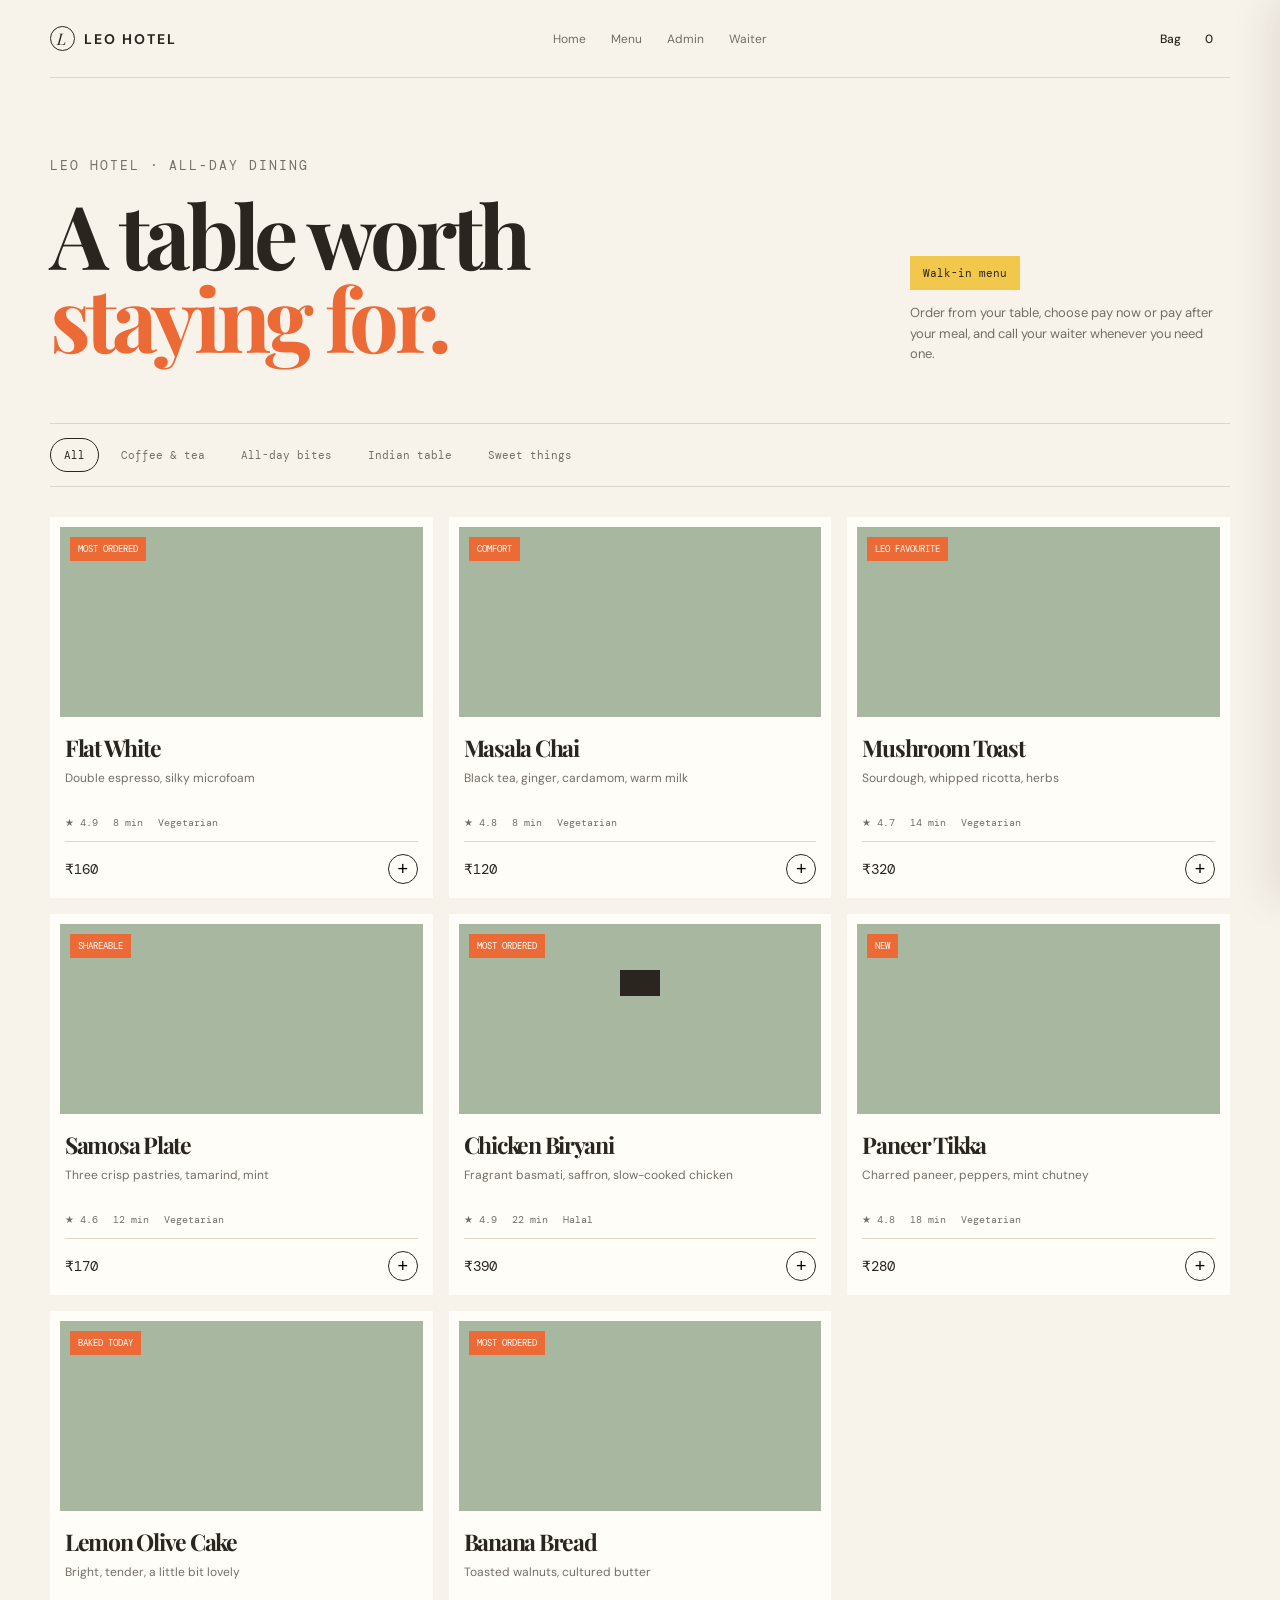
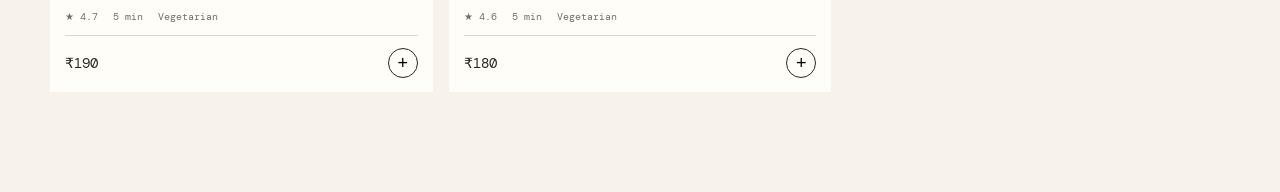
==== menu.html @ 0567bc04 "Add hotel menu QR ordering and operations pages" ====
<!doctype html><html lang="en"><head><meta charset="utf-8"><meta name="viewport" content="width=device-width,initial-scale=1"><title>Menu · LEO Hotel</title><link rel="stylesheet" href="hotel.css"></head><body>
<header class="hotel-wrap hotel-nav"><a class="hotel-brand" href="index.html"><span class="hotel-mark">L</span> LEO HOTEL</a><nav class="hotel-links"><a href="index.html">Home</a><a href="menu.html">Menu</a><a href="admin.html">Admin</a><a href="waiter.html">Waiter</a></nav><button class="button light" id="openCart">Bag <span id="bagCount">0</span></button></header>
<main class="hotel-wrap"><section class="page-hero"><div><p class="eyebrow">LEO Hotel · all-day dining</p><h1>A table worth<br><em>staying for.</em></h1></div><div><span class="table-badge" id="tableBadge">Walk-in menu</span><p>Order from your table, choose pay now or pay after your meal, and call your waiter whenever you need one.</p></div></section><div class="menu-toolbar" id="menuFilters"></div><section class="menu-grid-detailed" id="menuGrid"></section></main>
<aside class="drawer" id="cartDrawer"><div class="drawer-head"><h2>Your bag <span id="bagCountDrawer">(0)</span></h2><button class="drawer-close" id="closeCart">×</button></div><div id="cartLines"></div><form class="checkout-box" id="checkoutForm"><div class="drawer-total"><span>Subtotal</span><strong id="cartTotal">₹0</strong></div><label>Name<input required id="guestName" placeholder="Your name"></label><label>Phone<input required id="guestPhone" type="tel" pattern="[0-9 +()-]{10,}" placeholder="10-digit number"></label><label>Notes<textarea id="guestNotes" rows="2" placeholder="Less spicy, extra napkins..."></textarea></label><div class="payment-choice"><label><input type="radio" name="payment" value="pay_later" checked> Pay after meal</label><label><input type="radio" name="payment" value="online_demo"> Pay now (demo)</label></div><button class="button orange" type="submit">Place order <span>→</span></button><button class="button light" type="button" id="callWaiter">Call waiter <span>✦</span></button><small id="checkoutNote">No payment is taken in this local demo.</small></form></aside><div class="overlay" id="overlay"></div><div class="toast" id="toast"></div>
<script src="supabase-config.js"></script><script src="menu-data.js"></script><script src="hotel.js"></script></body></html>
---- hotel.css ----
@import url('https://fonts.googleapis.com/css2?family=DM+Mono:wght@400;500&family=DM+Sans:wght@400;500;600;700&family=Playfair+Display:wght@600;700;800&display=swap');
:root{--ink:#2b251f;--cream:#f8f3ea;--paper:#fffdf8;--orange:#ec6a36;--yellow:#f1c84b;--sage:#a8b7a0;--muted:#746e66;--line:#ded5c9;--serif:'Playfair Display',Georgia,serif;--sans:'DM Sans',sans-serif;--mono:'DM Mono',monospace}*{box-sizing:border-box}body{margin:0;background:var(--cream);color:var(--ink);font-family:var(--sans)}a{color:inherit}.hotel-wrap{width:min(1180px,calc(100% - 72px));margin:auto}.hotel-nav{height:78px;border-bottom:1px solid var(--line);display:flex;align-items:center;justify-content:space-between;gap:30px}.hotel-brand{text-decoration:none;font-weight:700;letter-spacing:.14em;font-size:14px;display:flex;gap:9px;align-items:center}.hotel-mark{width:25px;height:25px;border:1px solid var(--ink);border-radius:50%;display:grid;place-items:center;font:italic 16px var(--serif)}.hotel-links{display:flex;gap:25px;font-size:12px;color:var(--muted)}.hotel-links a{text-decoration:none}.hotel-links a:hover{color:var(--orange)}.eyebrow{font:10px var(--mono);letter-spacing:.15em;text-transform:uppercase;color:var(--muted)}h1,h2,h3{font-family:var(--serif);letter-spacing:-.055em}h1{font-size:clamp(50px,7vw,88px);line-height:.94;margin:16px 0 20px}h2{font-size:clamp(38px,5vw,64px);line-height:.95;margin:0 0 25px}h1 em,h2 em{font-style:normal;color:var(--orange)}.button{border:0;background:var(--ink);color:var(--cream);padding:14px 17px;text-decoration:none;cursor:pointer;font:500 12px var(--sans);display:inline-flex;align-items:center;gap:24px}.button.orange{background:var(--orange)}.button.light{background:var(--cream);color:var(--ink)}.button:hover{transform:translateY(-2px);box-shadow:0 10px 22px #2b251f1c}.hotel-hero{padding:70px 0 90px;display:grid;grid-template-columns:1.05fr .95fr;gap:70px;align-items:center}.hero-copy p:not(.eyebrow){color:var(--muted);max-width:430px;line-height:1.7}.hero-visual{height:430px;position:relative}.hero-visual:before{content:'';position:absolute;inset:0 13% 0 7%;background:var(--yellow);border-radius:46% 54% 48% 52%;transform:rotate(-8deg)}.hero-visual img{position:absolute;width:74%;height:370px;right:8%;top:20px;object-fit:cover;border:9px solid var(--paper);box-shadow:0 18px 45px #2b251f20;transform:rotate(3deg)}.hero-visual .stamp{position:absolute;bottom:28px;left:0;background:var(--orange);color:#fff;border-radius:50%;padding:19px 15px;text-align:center;font:10px var(--mono);transform:rotate(-10deg)}.section-bar{display:flex;justify-content:space-between;align-items:end;border-bottom:1px solid var(--line);padding-bottom:20px;margin-bottom:28px}.section-bar p{color:var(--muted);max-width:270px;font-size:13px;line-height:1.5;margin:0}.feature-grid{display:grid;grid-template-columns:repeat(3,1fr);gap:15px;padding-bottom:90px}.feature-card{background:var(--paper);padding:26px;min-height:200px}.feature-card span{font:11px var(--mono);color:var(--orange)}.feature-card h3{font-size:25px;margin:35px 0 10px}.feature-card p{color:var(--muted);font-size:13px;line-height:1.5}.page-hero{padding:65px 0 45px;display:flex;justify-content:space-between;gap:30px;align-items:end}.page-hero p{max-width:320px;color:var(--muted);line-height:1.6;font-size:13px}.table-badge{font:11px var(--mono);background:var(--yellow);padding:10px 13px;display:inline-block}.menu-toolbar{display:flex;gap:8px;flex-wrap:wrap;border-top:1px solid var(--line);border-bottom:1px solid var(--line);padding:14px 0;margin-bottom:30px}.menu-filter{border:1px solid transparent;background:transparent;padding:9px 13px;font:11px var(--mono);color:var(--muted);cursor:pointer}.menu-filter.active,.menu-filter:hover{border-color:var(--ink);color:var(--ink);border-radius:30px}.menu-grid-detailed{display:grid;grid-template-columns:repeat(3,1fr);gap:16px;padding-bottom:100px}.dish-card{background:var(--paper);padding:10px;transition:.25s}.dish-card:hover{transform:translateY(-5px);box-shadow:0 14px 24px #2b251f12}.dish-photo{height:190px;position:relative;background:var(--sage);overflow:hidden}.dish-photo img{width:100%;height:100%;object-fit:cover;transition:.4s}.dish-card:hover img{transform:scale(1.05)}.dish-tag{position:absolute;left:10px;top:10px;background:var(--orange);color:#fff;font:9px var(--mono);padding:6px 8px;text-transform:uppercase}.dish-info{padding:15px 5px 4px}.dish-info h3{font-size:23px;margin:0 0 7px}.dish-info p{color:var(--muted);font-size:12px;min-height:34px;margin:0 0 12px;line-height:1.45}.dish-meta{display:flex;gap:15px;color:var(--muted);font:10px var(--mono);border-bottom:1px solid var(--line);padding-bottom:12px}.dish-bottom{display:flex;justify-content:space-between;align-items:center;padding-top:12px}.dish-price{font:14px var(--mono)}.add-dish{border:1px solid var(--ink);background:transparent;border-radius:50%;width:30px;height:30px;cursor:pointer;font-size:18px}.add-dish:hover{background:var(--ink);color:var(--cream)}.drawer{position:fixed;z-index:30;right:0;top:0;height:100vh;width:min(430px,100%);background:var(--paper);box-shadow:-12px 0 35px #2b251f18;transform:translateX(100%);transition:.35s;padding:30px;overflow:auto}.drawer.open{transform:none}.drawer-head{display:flex;justify-content:space-between;border-bottom:1px solid var(--line);padding-bottom:20px}.drawer-head h2{font-size:34px;margin:0}.drawer-close{border:0;background:none;font-size:28px;cursor:pointer}.drawer-line{display:grid;grid-template-columns:1fr auto auto;gap:10px;align-items:center;padding:15px 0;border-bottom:1px solid var(--line)}.drawer-line strong{font:16px var(--serif)}.drawer-line small{display:block;color:var(--muted);font-size:10px;margin-top:3px}.qty{display:flex;align-items:center;gap:7px}.qty button{border:1px solid var(--line);background:none;border-radius:50%;width:22px;height:22px}.checkout-box{border-top:1px solid var(--line);margin-top:20px;padding-top:18px}.checkout-box label{display:block;color:var(--muted);font:10px var(--mono);margin:10px 0}.checkout-box input,.checkout-box select,.checkout-box textarea{display:block;width:100%;padding:10px;margin-top:5px;border:1px solid var(--line);background:var(--cream);font:12px var(--sans)}.payment-choice{display:grid;grid-template-columns:1fr 1fr;gap:8px}.payment-choice label{border:1px solid var(--line);padding:12px;color:var(--ink);font:11px var(--sans);cursor:pointer}.payment-choice input{display:inline;width:auto;margin:0 5px 0 0}.overlay{position:fixed;z-index:29;inset:0;background:#2b251f88;opacity:0;pointer-events:none;transition:.25s}.overlay.open{opacity:1;pointer-events:auto}.toast{position:fixed;z-index:50;bottom:24px;left:50%;background:var(--ink);color:var(--cream);padding:13px 20px;font-size:12px;transform:translate(-50%,120px);transition:.3s}.toast.show{transform:translate(-50%,0)}.ops-hero{padding:55px 0 35px;display:flex;justify-content:space-between;align-items:end}.ops-hero p{color:var(--muted);font-size:13px}.ops-grid{display:grid;grid-template-columns:1.25fr .75fr;gap:16px;padding-bottom:80px}.ops-panel{background:var(--paper);padding:24px}.ops-panel h2{font-size:32px;margin-bottom:19px}.metric-grid{display:grid;grid-template-columns:repeat(3,1fr);gap:10px}.metric{border:1px solid var(--line);padding:15px}.metric b{font:28px var(--serif)}.metric span{display:block;color:var(--muted);font:10px var(--mono);margin-top:6px}.order-row,.call-row{border-top:1px solid var(--line);padding:16px 0;display:grid;grid-template-columns:1fr auto;gap:12px}.order-row h3,.call-row h3{font-size:19px;margin:0 0 4px}.order-row p,.call-row p{font-size:11px;color:var(--muted);margin:0;line-height:1.45}.status-select{border:1px solid var(--line);padding:7px;background:var(--cream);font:10px var(--mono)}.qr-grid{display:grid;grid-template-columns:repeat(5,1fr);gap:12px;padding-bottom:80px}.qr-card{background:var(--paper);padding:14px;text-align:center}.qr-card canvas{max-width:100%;height:auto}.qr-card h3{font-size:19px;margin:10px 0 4px}.qr-card p{color:var(--muted);font:10px var(--mono);margin:0 0 10px}.qr-card .button{font-size:10px;padding:9px 10px}.live-dot{display:inline-block;width:7px;height:7px;background:#5a9c63;border-radius:50%;margin-right:7px}.site-footer{border-top:1px solid var(--line);padding:25px 0 35px;color:var(--muted);font-size:11px;display:flex;justify-content:space-between}.site-footer a{text-decoration:none}.site-footer a:hover{color:var(--orange)}@media(max-width:800px){.hotel-wrap{width:calc(100% - 36px)}.hotel-links{display:none}.hotel-hero{display:block;padding-top:50px}.hero-copy{margin-bottom:45px}.hero-visual{height:350px}.hero-visual img{height:300px}.feature-grid,.menu-grid-detailed,.ops-grid{grid-template-columns:1fr}.page-hero,.ops-hero{display:block}.page-hero p{margin-top:20px}.qr-grid{grid-template-columns:repeat(2,1fr)}.site-footer{display:block}.site-footer p{margin-top:10px}.metric-grid{grid-template-columns:1fr 1fr}}
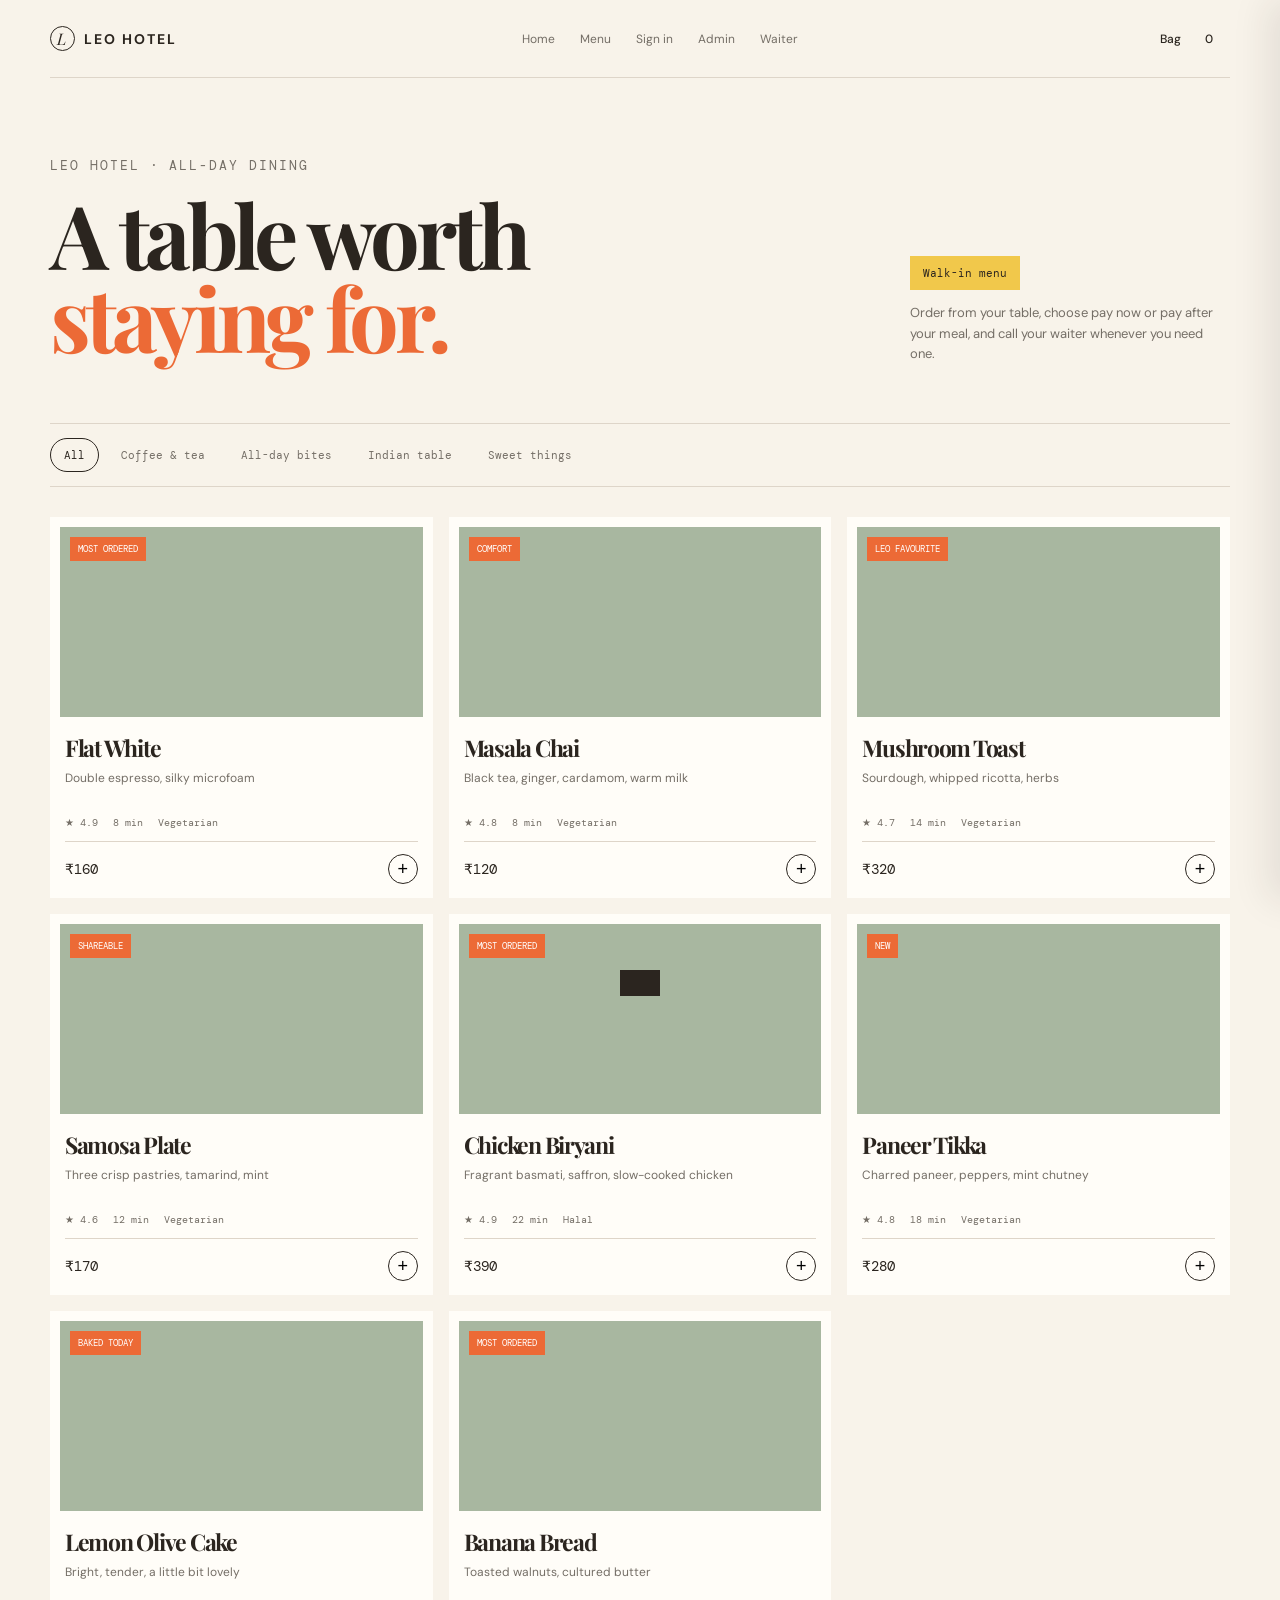
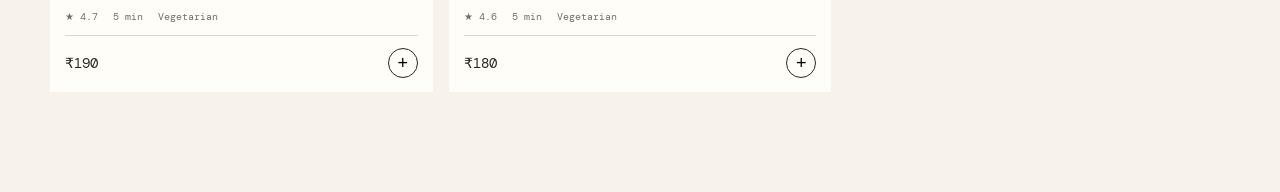
==== commit 4de0ef0c: "Add Supabase email login and account-aware checkout" ====
--- a/menu.html
+++ b/menu.html
@@ -1,5 +1,5 @@
 <!doctype html><html lang="en"><head><meta charset="utf-8"><meta name="viewport" content="width=device-width,initial-scale=1"><title>Menu · LEO Hotel</title><link rel="stylesheet" href="hotel.css"></head><body>
-<header class="hotel-wrap hotel-nav"><a class="hotel-brand" href="index.html"><span class="hotel-mark">L</span> LEO HOTEL</a><nav class="hotel-links"><a href="index.html">Home</a><a href="menu.html">Menu</a><a href="admin.html">Admin</a><a href="waiter.html">Waiter</a></nav><button class="button light" id="openCart">Bag <span id="bagCount">0</span></button></header>
+<header class="hotel-wrap hotel-nav"><a class="hotel-brand" href="index.html"><span class="hotel-mark">L</span> LEO HOTEL</a><nav class="hotel-links"><a href="index.html">Home</a><a href="menu.html">Menu</a><a href="auth.html?next=menu.html" id="accountLink">Sign in</a><a href="admin.html">Admin</a><a href="waiter.html">Waiter</a></nav><button class="button light" id="openCart">Bag <span id="bagCount">0</span></button></header>
 <main class="hotel-wrap"><section class="page-hero"><div><p class="eyebrow">LEO Hotel · all-day dining</p><h1>A table worth<br><em>staying for.</em></h1></div><div><span class="table-badge" id="tableBadge">Walk-in menu</span><p>Order from your table, choose pay now or pay after your meal, and call your waiter whenever you need one.</p></div></section><div class="menu-toolbar" id="menuFilters"></div><section class="menu-grid-detailed" id="menuGrid"></section></main>
-<aside class="drawer" id="cartDrawer"><div class="drawer-head"><h2>Your bag <span id="bagCountDrawer">(0)</span></h2><button class="drawer-close" id="closeCart">×</button></div><div id="cartLines"></div><form class="checkout-box" id="checkoutForm"><div class="drawer-total"><span>Subtotal</span><strong id="cartTotal">₹0</strong></div><label>Name<input required id="guestName" placeholder="Your name"></label><label>Phone<input required id="guestPhone" type="tel" pattern="[0-9 +()-]{10,}" placeholder="10-digit number"></label><label>Notes<textarea id="guestNotes" rows="2" placeholder="Less spicy, extra napkins..."></textarea></label><div class="payment-choice"><label><input type="radio" name="payment" value="pay_later" checked> Pay after meal</label><label><input type="radio" name="payment" value="online_demo"> Pay now (demo)</label></div><button class="button orange" type="submit">Place order <span>→</span></button><button class="button light" type="button" id="callWaiter">Call waiter <span>✦</span></button><small id="checkoutNote">No payment is taken in this local demo.</small></form></aside><div class="overlay" id="overlay"></div><div class="toast" id="toast"></div>
-<script src="supabase-config.js"></script><script src="menu-data.js"></script><script src="hotel.js"></script></body></html>
+<aside class="drawer" id="cartDrawer"><div class="drawer-head"><h2>Your bag <span id="bagCountDrawer">(0)</span></h2><button class="drawer-close" id="closeCart">×</button></div><div id="cartLines"></div><form class="checkout-box" id="checkoutForm"><div class="drawer-total"><span>Subtotal</span><strong id="cartTotal">₹0</strong></div><label>Name for this order<input required id="guestName" placeholder="What should we call you?"></label><label>Phone<input required id="guestPhone" type="tel" pattern="[0-9 +()-]{10,}" placeholder="10-digit number"></label><label>Notes<textarea id="guestNotes" rows="2" placeholder="Less spicy, extra napkins..."></textarea></label><div class="payment-choice"><label><input type="radio" name="payment" value="pay_later" checked> Pay after meal</label><label><input type="radio" name="payment" value="online_demo"> Pay now (demo)</label></div><button class="button orange" type="submit">Place order <span>→</span></button><button class="button light" type="button" id="callWaiter">Call waiter <span>✦</span></button><small id="checkoutNote">Sign in is required before placing an order.</small></form></aside><div class="overlay" id="overlay"></div><div class="toast" id="toast"></div>
+<script src="supabase-config.js"></script><script src="https://cdn.jsdelivr.net/npm/@supabase/supabase-js@2.49.1/dist/umd/supabase.min.js"></script><script src="menu-data.js"></script><script src="auth.js"></script><script src="hotel.js"></script></body></html>
--- a/hotel.css
+++ b/hotel.css
@@ -1,2 +1,4 @@
 @import url('https://fonts.googleapis.com/css2?family=DM+Mono:wght@400;500&family=DM+Sans:wght@400;500;600;700&family=Playfair+Display:wght@600;700;800&display=swap');
+.auth-layout{min-height:calc(100vh - 78px);display:grid;grid-template-columns:1fr 420px;gap:100px;align-items:center;padding:60px 0}.auth-intro{color:var(--muted);max-width:390px;line-height:1.7}.auth-note{display:flex;gap:13px;align-items:center;margin-top:35px;max-width:340px;border-top:1px solid var(--line);padding-top:16px}.auth-note span{color:var(--orange)}.auth-note p{font-size:11px;color:var(--muted);line-height:1.5}.auth-card{background:var(--paper);padding:28px;box-shadow:0 20px 50px #2b251f0c}.auth-tabs{display:flex;border-bottom:1px solid var(--line);margin-bottom:22px}.auth-tab{border:0;background:none;padding:0 0 13px;margin-right:22px;font:12px var(--sans);color:var(--muted);cursor:pointer}.auth-tab.active{color:var(--ink);border-bottom:2px solid var(--orange)}.auth-field{display:block;font:10px var(--mono);color:var(--muted);margin:15px 0}.auth-field input{display:block;width:100%;margin-top:6px;border:1px solid var(--line);background:var(--cream);padding:12px;font:12px var(--sans);outline-color:var(--orange)}.auth-submit{width:100%;justify-content:space-between;margin-top:10px}.auth-message{font-size:11px;min-height:18px;color:#557c54;line-height:1.4}.auth-message.error{color:#b54e36}.auth-foot{border-top:1px solid var(--line);margin-top:18px;padding-top:17px}.auth-foot a{color:var(--muted);font-size:11px}.auth-foot a:hover{color:var(--orange)}
+@media(max-width:800px){.auth-layout{display:block;padding-top:55px}.auth-card{margin-top:45px}}
 :root{--ink:#2b251f;--cream:#f8f3ea;--paper:#fffdf8;--orange:#ec6a36;--yellow:#f1c84b;--sage:#a8b7a0;--muted:#746e66;--line:#ded5c9;--serif:'Playfair Display',Georgia,serif;--sans:'DM Sans',sans-serif;--mono:'DM Mono',monospace}*{box-sizing:border-box}body{margin:0;background:var(--cream);color:var(--ink);font-family:var(--sans)}a{color:inherit}.hotel-wrap{width:min(1180px,calc(100% - 72px));margin:auto}.hotel-nav{height:78px;border-bottom:1px solid var(--line);display:flex;align-items:center;justify-content:space-between;gap:30px}.hotel-brand{text-decoration:none;font-weight:700;letter-spacing:.14em;font-size:14px;display:flex;gap:9px;align-items:center}.hotel-mark{width:25px;height:25px;border:1px solid var(--ink);border-radius:50%;display:grid;place-items:center;font:italic 16px var(--serif)}.hotel-links{display:flex;gap:25px;font-size:12px;color:var(--muted)}.hotel-links a{text-decoration:none}.hotel-links a:hover{color:var(--orange)}.eyebrow{font:10px var(--mono);letter-spacing:.15em;text-transform:uppercase;color:var(--muted)}h1,h2,h3{font-family:var(--serif);letter-spacing:-.055em}h1{font-size:clamp(50px,7vw,88px);line-height:.94;margin:16px 0 20px}h2{font-size:clamp(38px,5vw,64px);line-height:.95;margin:0 0 25px}h1 em,h2 em{font-style:normal;color:var(--orange)}.button{border:0;background:var(--ink);color:var(--cream);padding:14px 17px;text-decoration:none;cursor:pointer;font:500 12px var(--sans);display:inline-flex;align-items:center;gap:24px}.button.orange{background:var(--orange)}.button.light{background:var(--cream);color:var(--ink)}.button:hover{transform:translateY(-2px);box-shadow:0 10px 22px #2b251f1c}.hotel-hero{padding:70px 0 90px;display:grid;grid-template-columns:1.05fr .95fr;gap:70px;align-items:center}.hero-copy p:not(.eyebrow){color:var(--muted);max-width:430px;line-height:1.7}.hero-visual{height:430px;position:relative}.hero-visual:before{content:'';position:absolute;inset:0 13% 0 7%;background:var(--yellow);border-radius:46% 54% 48% 52%;transform:rotate(-8deg)}.hero-visual img{position:absolute;width:74%;height:370px;right:8%;top:20px;object-fit:cover;border:9px solid var(--paper);box-shadow:0 18px 45px #2b251f20;transform:rotate(3deg)}.hero-visual .stamp{position:absolute;bottom:28px;left:0;background:var(--orange);color:#fff;border-radius:50%;padding:19px 15px;text-align:center;font:10px var(--mono);transform:rotate(-10deg)}.section-bar{display:flex;justify-content:space-between;align-items:end;border-bottom:1px solid var(--line);padding-bottom:20px;margin-bottom:28px}.section-bar p{color:var(--muted);max-width:270px;font-size:13px;line-height:1.5;margin:0}.feature-grid{display:grid;grid-template-columns:repeat(3,1fr);gap:15px;padding-bottom:90px}.feature-card{background:var(--paper);padding:26px;min-height:200px}.feature-card span{font:11px var(--mono);color:var(--orange)}.feature-card h3{font-size:25px;margin:35px 0 10px}.feature-card p{color:var(--muted);font-size:13px;line-height:1.5}.page-hero{padding:65px 0 45px;display:flex;justify-content:space-between;gap:30px;align-items:end}.page-hero p{max-width:320px;color:var(--muted);line-height:1.6;font-size:13px}.table-badge{font:11px var(--mono);background:var(--yellow);padding:10px 13px;display:inline-block}.menu-toolbar{display:flex;gap:8px;flex-wrap:wrap;border-top:1px solid var(--line);border-bottom:1px solid var(--line);padding:14px 0;margin-bottom:30px}.menu-filter{border:1px solid transparent;background:transparent;padding:9px 13px;font:11px var(--mono);color:var(--muted);cursor:pointer}.menu-filter.active,.menu-filter:hover{border-color:var(--ink);color:var(--ink);border-radius:30px}.menu-grid-detailed{display:grid;grid-template-columns:repeat(3,1fr);gap:16px;padding-bottom:100px}.dish-card{background:var(--paper);padding:10px;transition:.25s}.dish-card:hover{transform:translateY(-5px);box-shadow:0 14px 24px #2b251f12}.dish-photo{height:190px;position:relative;background:var(--sage);overflow:hidden}.dish-photo img{width:100%;height:100%;object-fit:cover;transition:.4s}.dish-card:hover img{transform:scale(1.05)}.dish-tag{position:absolute;left:10px;top:10px;background:var(--orange);color:#fff;font:9px var(--mono);padding:6px 8px;text-transform:uppercase}.dish-info{padding:15px 5px 4px}.dish-info h3{font-size:23px;margin:0 0 7px}.dish-info p{color:var(--muted);font-size:12px;min-height:34px;margin:0 0 12px;line-height:1.45}.dish-meta{display:flex;gap:15px;color:var(--muted);font:10px var(--mono);border-bottom:1px solid var(--line);padding-bottom:12px}.dish-bottom{display:flex;justify-content:space-between;align-items:center;padding-top:12px}.dish-price{font:14px var(--mono)}.add-dish{border:1px solid var(--ink);background:transparent;border-radius:50%;width:30px;height:30px;cursor:pointer;font-size:18px}.add-dish:hover{background:var(--ink);color:var(--cream)}.drawer{position:fixed;z-index:30;right:0;top:0;height:100vh;width:min(430px,100%);background:var(--paper);box-shadow:-12px 0 35px #2b251f18;transform:translateX(100%);transition:.35s;padding:30px;overflow:auto}.drawer.open{transform:none}.drawer-head{display:flex;justify-content:space-between;border-bottom:1px solid var(--line);padding-bottom:20px}.drawer-head h2{font-size:34px;margin:0}.drawer-close{border:0;background:none;font-size:28px;cursor:pointer}.drawer-line{display:grid;grid-template-columns:1fr auto auto;gap:10px;align-items:center;padding:15px 0;border-bottom:1px solid var(--line)}.drawer-line strong{font:16px var(--serif)}.drawer-line small{display:block;color:var(--muted);font-size:10px;margin-top:3px}.qty{display:flex;align-items:center;gap:7px}.qty button{border:1px solid var(--line);background:none;border-radius:50%;width:22px;height:22px}.checkout-box{border-top:1px solid var(--line);margin-top:20px;padding-top:18px}.checkout-box label{display:block;color:var(--muted);font:10px var(--mono);margin:10px 0}.checkout-box input,.checkout-box select,.checkout-box textarea{display:block;width:100%;padding:10px;margin-top:5px;border:1px solid var(--line);background:var(--cream);font:12px var(--sans)}.payment-choice{display:grid;grid-template-columns:1fr 1fr;gap:8px}.payment-choice label{border:1px solid var(--line);padding:12px;color:var(--ink);font:11px var(--sans);cursor:pointer}.payment-choice input{display:inline;width:auto;margin:0 5px 0 0}.overlay{position:fixed;z-index:29;inset:0;background:#2b251f88;opacity:0;pointer-events:none;transition:.25s}.overlay.open{opacity:1;pointer-events:auto}.toast{position:fixed;z-index:50;bottom:24px;left:50%;background:var(--ink);color:var(--cream);padding:13px 20px;font-size:12px;transform:translate(-50%,120px);transition:.3s}.toast.show{transform:translate(-50%,0)}.ops-hero{padding:55px 0 35px;display:flex;justify-content:space-between;align-items:end}.ops-hero p{color:var(--muted);font-size:13px}.ops-grid{display:grid;grid-template-columns:1.25fr .75fr;gap:16px;padding-bottom:80px}.ops-panel{background:var(--paper);padding:24px}.ops-panel h2{font-size:32px;margin-bottom:19px}.metric-grid{display:grid;grid-template-columns:repeat(3,1fr);gap:10px}.metric{border:1px solid var(--line);padding:15px}.metric b{font:28px var(--serif)}.metric span{display:block;color:var(--muted);font:10px var(--mono);margin-top:6px}.order-row,.call-row{border-top:1px solid var(--line);padding:16px 0;display:grid;grid-template-columns:1fr auto;gap:12px}.order-row h3,.call-row h3{font-size:19px;margin:0 0 4px}.order-row p,.call-row p{font-size:11px;color:var(--muted);margin:0;line-height:1.45}.status-select{border:1px solid var(--line);padding:7px;background:var(--cream);font:10px var(--mono)}.qr-grid{display:grid;grid-template-columns:repeat(5,1fr);gap:12px;padding-bottom:80px}.qr-card{background:var(--paper);padding:14px;text-align:center}.qr-card canvas{max-width:100%;height:auto}.qr-card h3{font-size:19px;margin:10px 0 4px}.qr-card p{color:var(--muted);font:10px var(--mono);margin:0 0 10px}.qr-card .button{font-size:10px;padding:9px 10px}.live-dot{display:inline-block;width:7px;height:7px;background:#5a9c63;border-radius:50%;margin-right:7px}.site-footer{border-top:1px solid var(--line);padding:25px 0 35px;color:var(--muted);font-size:11px;display:flex;justify-content:space-between}.site-footer a{text-decoration:none}.site-footer a:hover{color:var(--orange)}@media(max-width:800px){.hotel-wrap{width:calc(100% - 36px)}.hotel-links{display:none}.hotel-hero{display:block;padding-top:50px}.hero-copy{margin-bottom:45px}.hero-visual{height:350px}.hero-visual img{height:300px}.feature-grid,.menu-grid-detailed,.ops-grid{grid-template-columns:1fr}.page-hero,.ops-hero{display:block}.page-hero p{margin-top:20px}.qr-grid{grid-template-columns:repeat(2,1fr)}.site-footer{display:block}.site-footer p{margin-top:10px}.metric-grid{grid-template-columns:1fr 1fr}}
